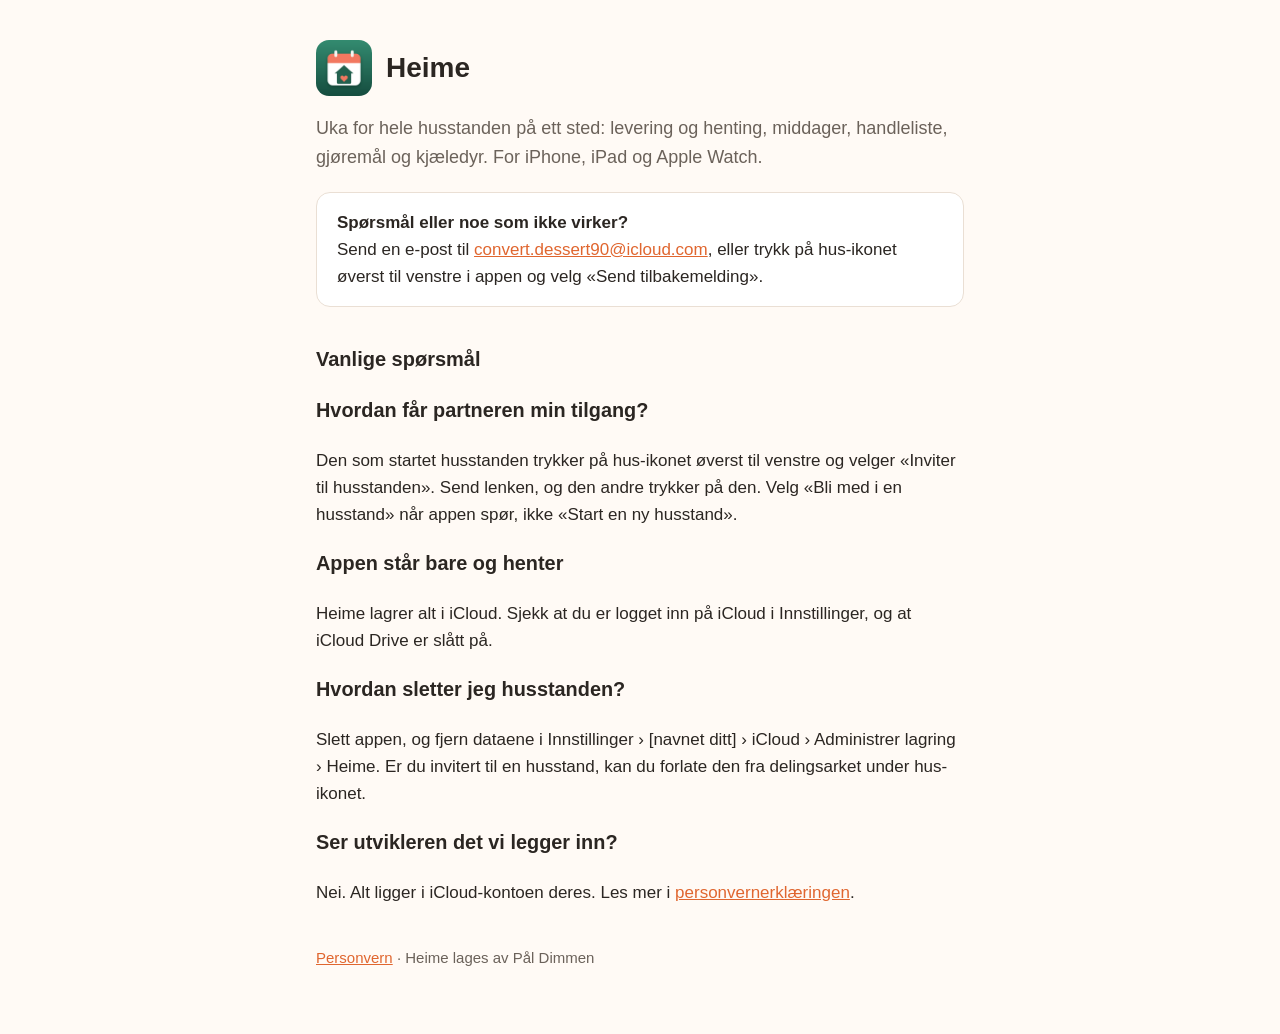
==== index.html @ 92631d95 "Støtte- og personvernside for Heime Co-Authored-By: Claude Opus 5.5 (1M context) <noreply@anthropic." ====
<!doctype html>
<html lang="nb">
<head>
<meta charset="utf-8">
<meta name="viewport" content="width=device-width, initial-scale=1">
<title>Heime – støtte</title>
<link rel="stylesheet" href="stil.css">
</head>
<body>
<main>
<header><img src="ikon.png" alt=""><h1>Heime</h1></header>
<p class="ingress">Uka for hele husstanden på ett sted: levering og henting, middager, handleliste, gjøremål og kjæledyr. For iPhone, iPad og Apple Watch.</p>

<div class="kort">
<strong>Spørsmål eller noe som ikke virker?</strong><br>
Send en e-post til <a href="mailto:convert.dessert90@icloud.com">convert.dessert90@icloud.com</a>, eller trykk på hus-ikonet øverst til venstre i appen og velg «Send tilbakemelding».
</div>

<h2>Vanlige spørsmål</h2>

<h3>Hvordan får partneren min tilgang?</h3>
<p>Den som startet husstanden trykker på hus-ikonet øverst til venstre og velger «Inviter til husstanden». Send lenken, og den andre trykker på den. Velg «Bli med i en husstand» når appen spør, ikke «Start en ny husstand».</p>

<h3>Appen står bare og henter</h3>
<p>Heime lagrer alt i iCloud. Sjekk at du er logget inn på iCloud i Innstillinger, og at iCloud Drive er slått på.</p>

<h3>Hvordan sletter jeg husstanden?</h3>
<p>Slett appen, og fjern dataene i Innstillinger › [navnet ditt] › iCloud › Administrer lagring › Heime. Er du invitert til en husstand, kan du forlate den fra delingsarket under hus-ikonet.</p>

<h3>Ser utvikleren det vi legger inn?</h3>
<p>Nei. Alt ligger i iCloud-kontoen deres. Les mer i <a href="personvern.html">personvernerklæringen</a>.</p>

<nav><a href="personvern.html">Personvern</a> · Heime lages av Pål Dimmen</nav>
</main>
</body>
</html>
---- stil.css ----
:root{--bg:#fffaf5;--tekst:#2b2622;--svak:#6b625a;--aksent:#e0662f;--kort:#ffffff;--kant:#eadfd4}
@media (prefers-color-scheme:dark){:root{--bg:#1c1917;--tekst:#f2ede8;--svak:#b3a89e;--aksent:#f08a55;--kort:#26221f;--kant:#3a332e}}
*{box-sizing:border-box}
body{margin:0;background:var(--bg);color:var(--tekst);font:17px/1.6 -apple-system,BlinkMacSystemFont,"Segoe UI",sans-serif}
main{max-width:680px;margin:0 auto;padding:40px 16px 64px}
header{display:flex;align-items:center;gap:14px;margin-bottom:8px}
header img{width:56px;height:56px;border-radius:13px}
h1{font-size:28px;margin:0}
h2{font-size:20px;margin:36px 0 8px}
p,li{color:var(--tekst)}
.ingress{color:var(--svak);font-size:18px}
a{color:var(--aksent)}
.kort{background:var(--kort);border:1px solid var(--kant);border-radius:14px;padding:16px 20px;margin:20px 0}
nav{margin-top:40px;color:var(--svak);font-size:15px}
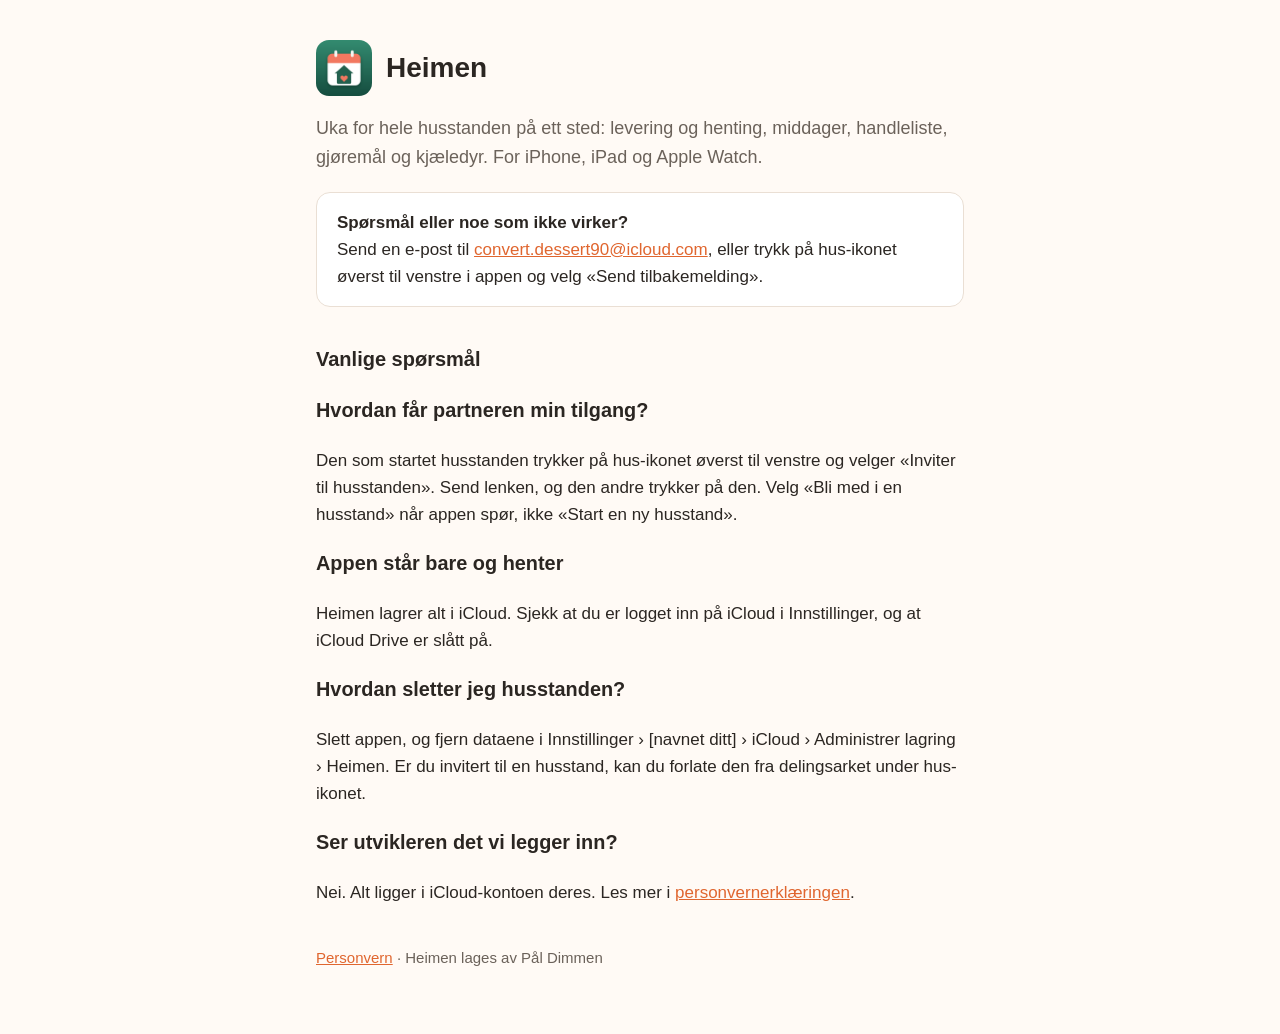
==== commit 0995e858: "Navnet er Heimen Co-Authored-By: Claude Opus 5.5 (1M context) <noreply@anthropic.com> Claude-Session" ====
--- a/index.html
+++ b/index.html
@@ -3,12 +3,12 @@
 <head>
 <meta charset="utf-8">
 <meta name="viewport" content="width=device-width, initial-scale=1">
-<title>Heime – støtte</title>
+<title>Heimen – støtte</title>
 <link rel="stylesheet" href="stil.css">
 </head>
 <body>
 <main>
-<header><img src="ikon.png" alt=""><h1>Heime</h1></header>
+<header><img src="ikon.png" alt=""><h1>Heimen</h1></header>
 <p class="ingress">Uka for hele husstanden på ett sted: levering og henting, middager, handleliste, gjøremål og kjæledyr. For iPhone, iPad og Apple Watch.</p>
 
 <div class="kort">
@@ -22,15 +22,15 @@
 <p>Den som startet husstanden trykker på hus-ikonet øverst til venstre og velger «Inviter til husstanden». Send lenken, og den andre trykker på den. Velg «Bli med i en husstand» når appen spør, ikke «Start en ny husstand».</p>
 
 <h3>Appen står bare og henter</h3>
-<p>Heime lagrer alt i iCloud. Sjekk at du er logget inn på iCloud i Innstillinger, og at iCloud Drive er slått på.</p>
+<p>Heimen lagrer alt i iCloud. Sjekk at du er logget inn på iCloud i Innstillinger, og at iCloud Drive er slått på.</p>
 
 <h3>Hvordan sletter jeg husstanden?</h3>
-<p>Slett appen, og fjern dataene i Innstillinger › [navnet ditt] › iCloud › Administrer lagring › Heime. Er du invitert til en husstand, kan du forlate den fra delingsarket under hus-ikonet.</p>
+<p>Slett appen, og fjern dataene i Innstillinger › [navnet ditt] › iCloud › Administrer lagring › Heimen. Er du invitert til en husstand, kan du forlate den fra delingsarket under hus-ikonet.</p>
 
 <h3>Ser utvikleren det vi legger inn?</h3>
 <p>Nei. Alt ligger i iCloud-kontoen deres. Les mer i <a href="personvern.html">personvernerklæringen</a>.</p>
 
-<nav><a href="personvern.html">Personvern</a> · Heime lages av Pål Dimmen</nav>
+<nav><a href="personvern.html">Personvern</a> · Heimen lages av Pål Dimmen</nav>
 </main>
 </body>
 </html>
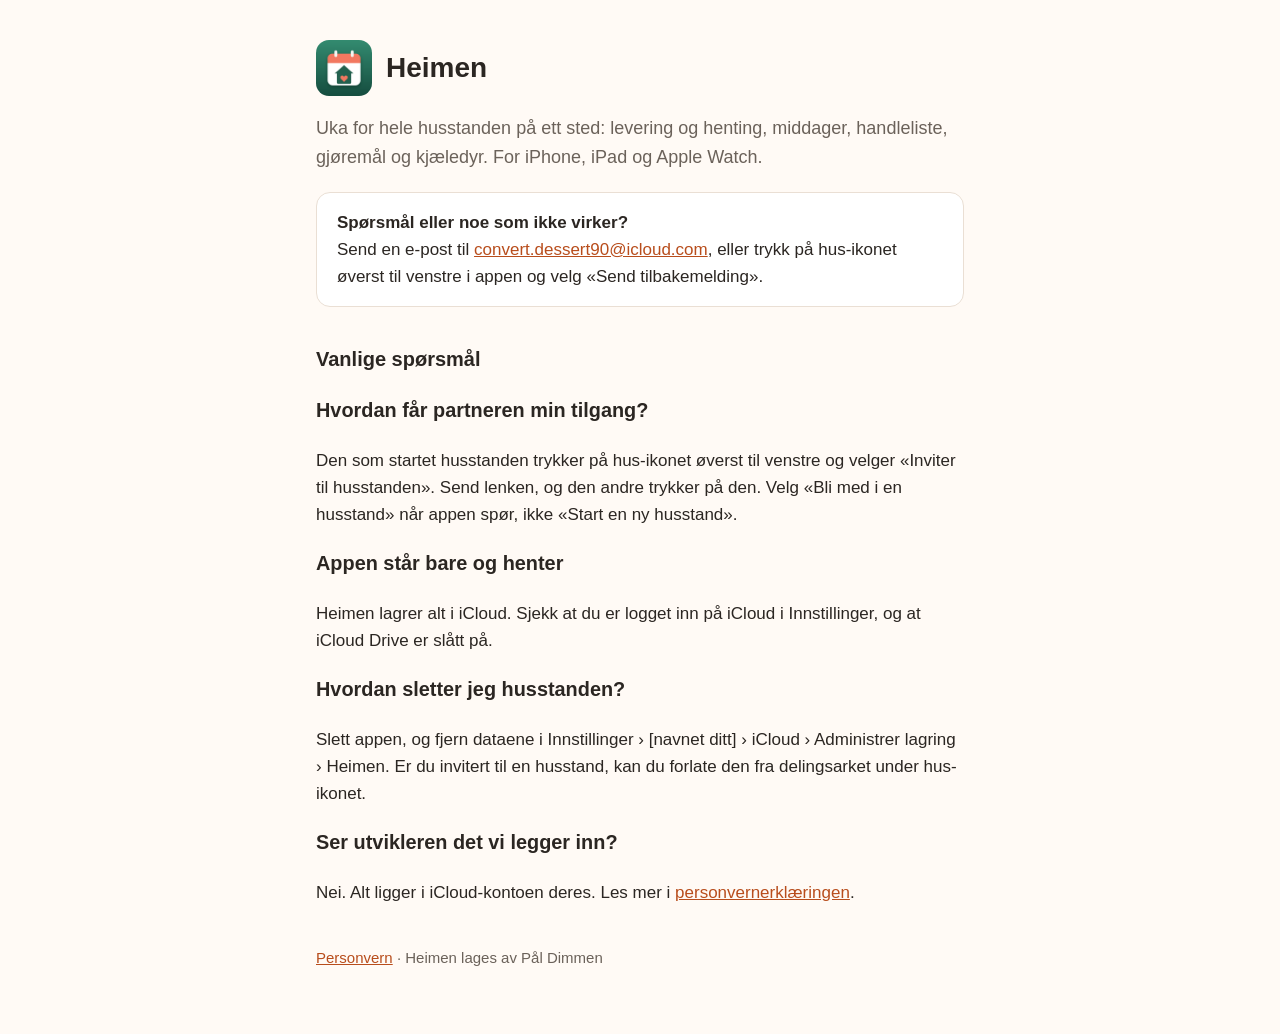
==== commit 71784402: "Sikkerhetshoder, bedre kontrast og ikon for støtte- og personvernsidene - Content-Security-Policy so" ====
--- a/index.html
+++ b/index.html
@@ -3,12 +3,17 @@
 <head>
 <meta charset="utf-8">
 <meta name="viewport" content="width=device-width, initial-scale=1">
+<meta http-equiv="Content-Security-Policy" content="default-src 'none'; style-src 'self'; img-src 'self'; base-uri 'none'; form-action 'none'">
+<meta name="color-scheme" content="light dark">
+<meta name="description" content="Støtte og vanlige spørsmål for Heimen, ukesplanleggeren for hele husstanden.">
 <title>Heimen – støtte</title>
 <link rel="stylesheet" href="stil.css">
+<link rel="icon" href="ikon.png">
+<link rel="apple-touch-icon" href="ikon.png">
 </head>
 <body>
 <main>
-<header><img src="ikon.png" alt=""><h1>Heimen</h1></header>
+<header><img src="ikon.png" alt="" width="56" height="56"><h1>Heimen</h1></header>
 <p class="ingress">Uka for hele husstanden på ett sted: levering og henting, middager, handleliste, gjøremål og kjæledyr. For iPhone, iPad og Apple Watch.</p>
 
 <div class="kort">
--- a/stil.css
+++ b/stil.css
@@ -1,4 +1,4 @@
-:root{--bg:#fffaf5;--tekst:#2b2622;--svak:#6b625a;--aksent:#e0662f;--kort:#ffffff;--kant:#eadfd4}
+:root{--bg:#fffaf5;--tekst:#2b2622;--svak:#6b625a;--aksent:#b84d1c;--kort:#ffffff;--kant:#eadfd4}
 @media (prefers-color-scheme:dark){:root{--bg:#1c1917;--tekst:#f2ede8;--svak:#b3a89e;--aksent:#f08a55;--kort:#26221f;--kant:#3a332e}}
 *{box-sizing:border-box}
 body{margin:0;background:var(--bg);color:var(--tekst);font:17px/1.6 -apple-system,BlinkMacSystemFont,"Segoe UI",sans-serif}
